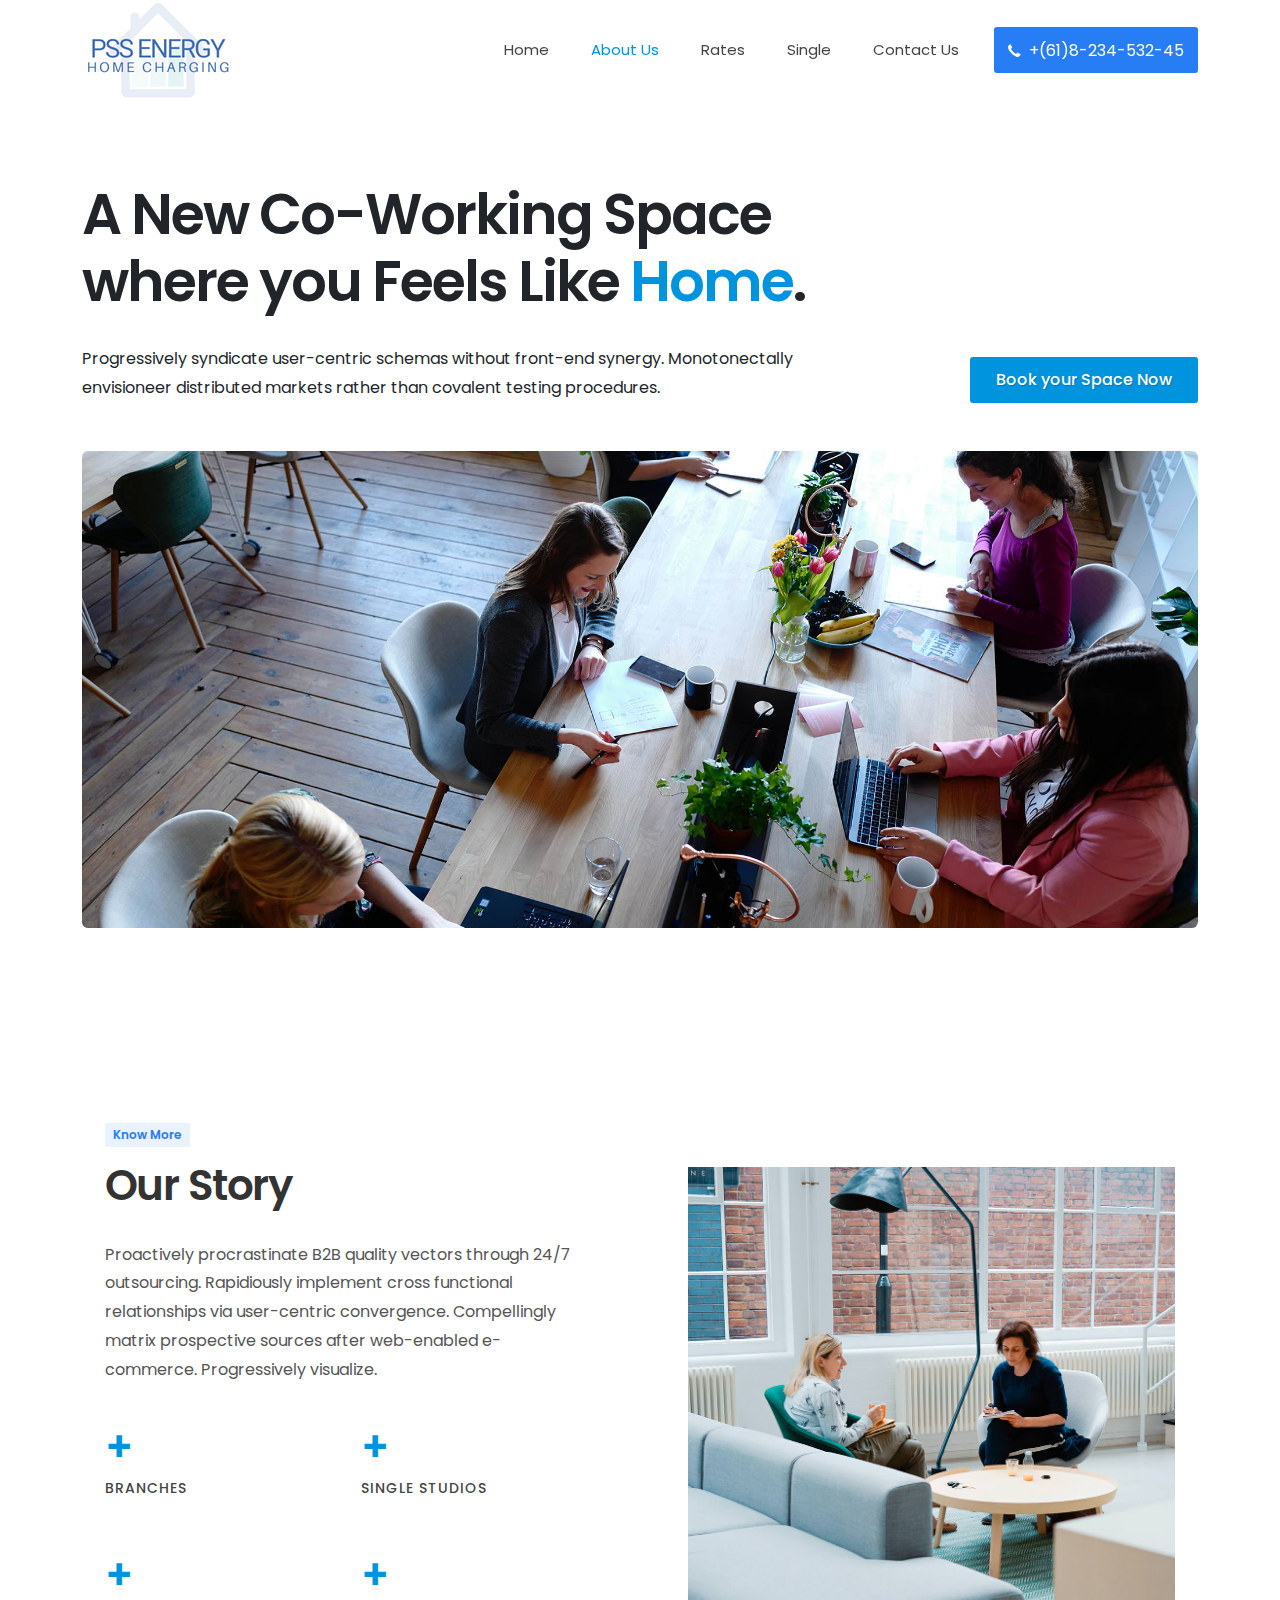
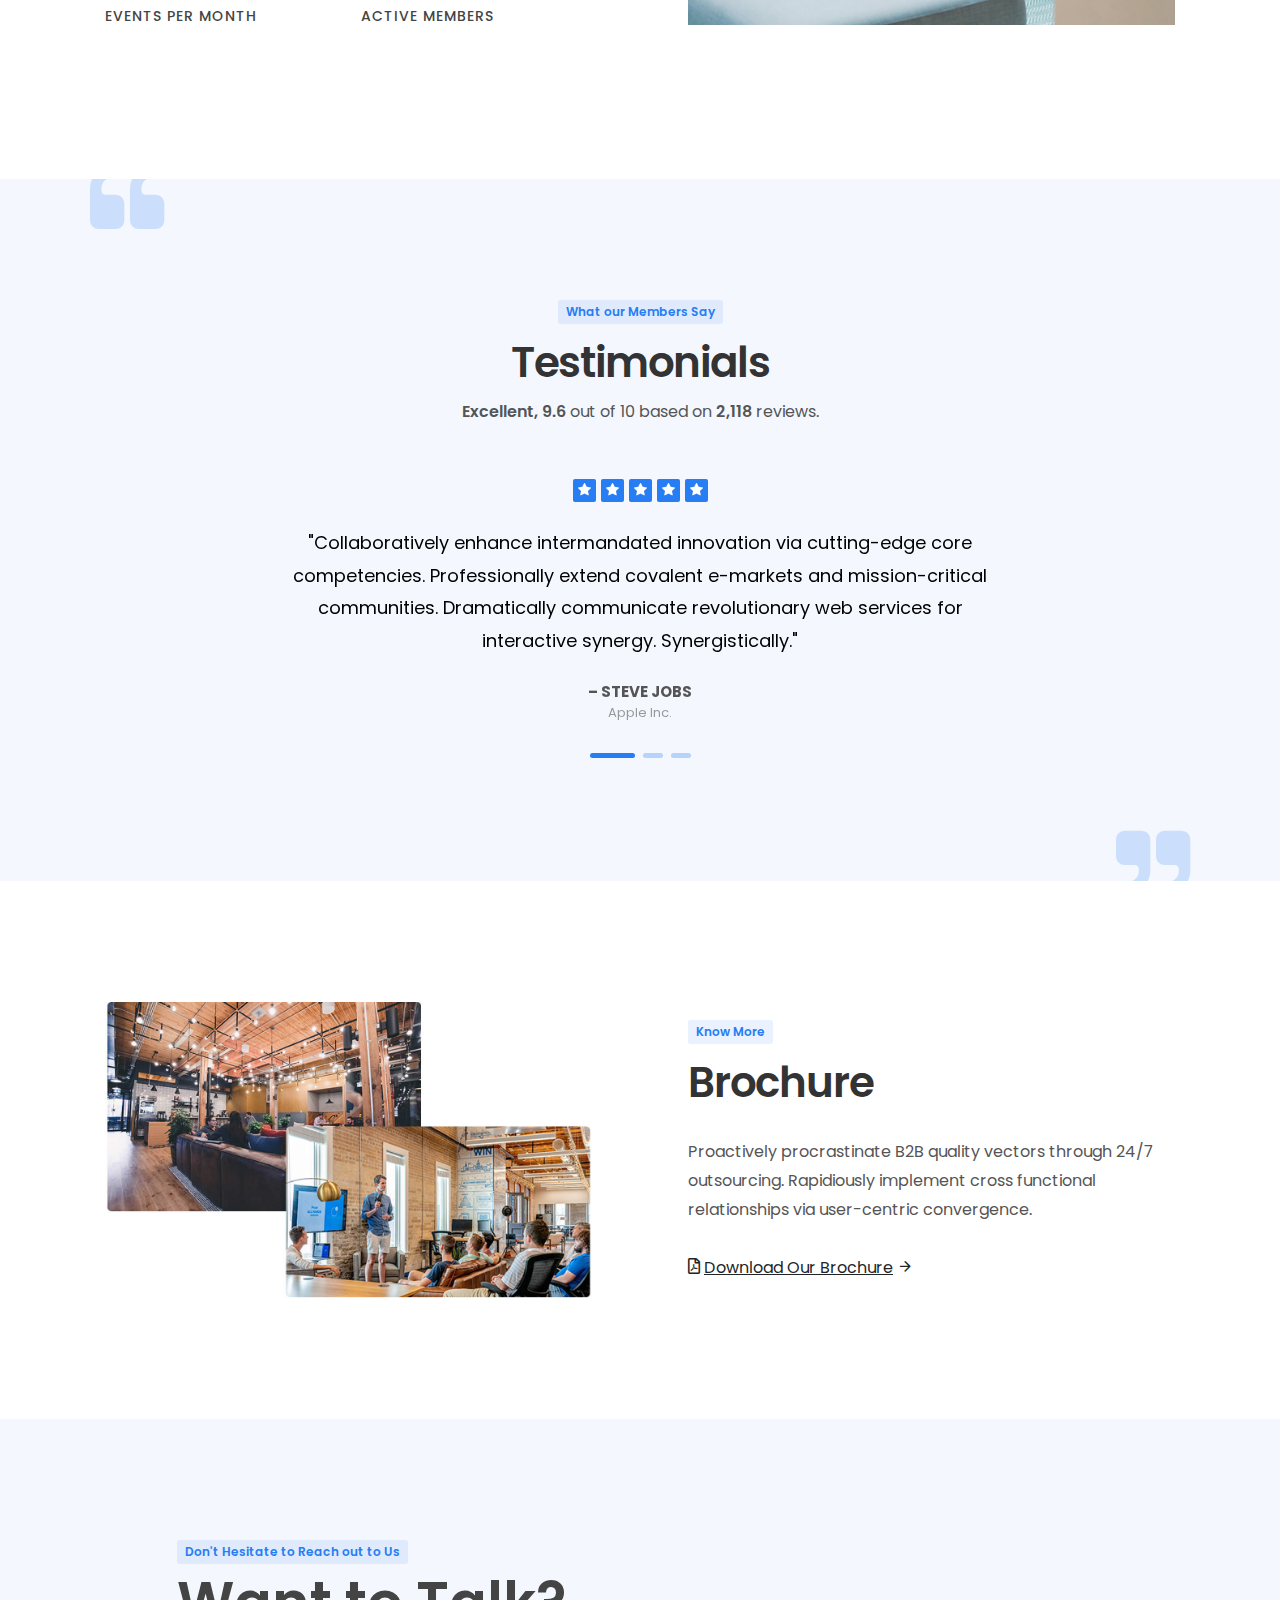
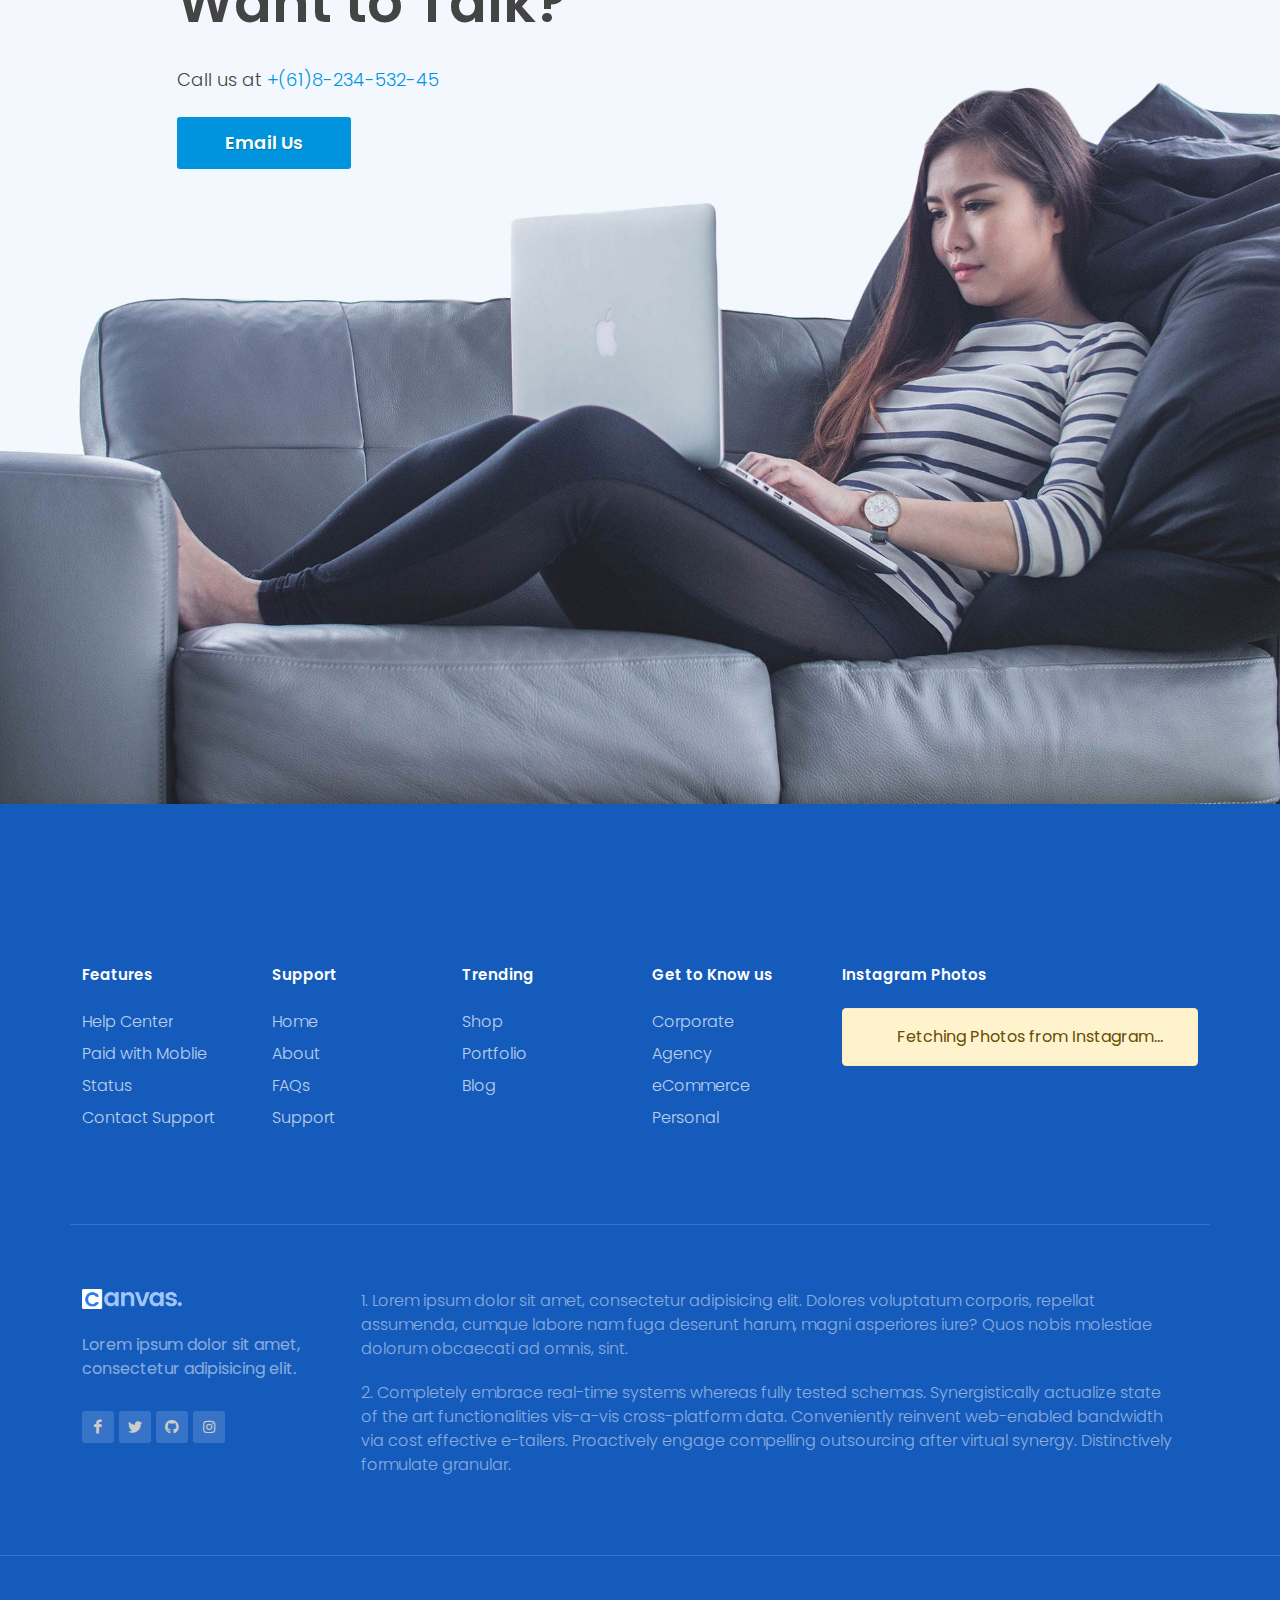
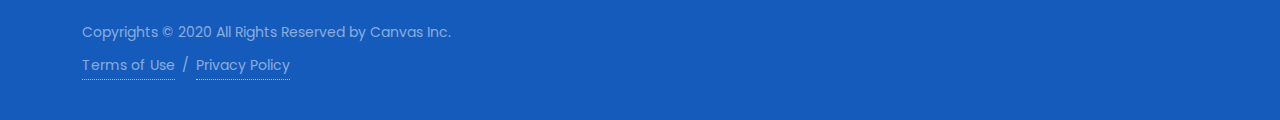
==== about.html @ a6efafcd "file names changed" ====
<!DOCTYPE html>
<html dir="ltr" lang="en-US">
<head>

	<meta http-equiv="content-type" content="text/html; charset=utf-8" />
	<meta name="author" content="SemiColonWeb" />

	<!-- Stylesheets
	============================================= -->
	<link href="https://fonts.googleapis.com/css?family=Poppins:300,400,400i,500,600,700&display=swap" rel="stylesheet" type="text/css" />
	<link rel="stylesheet" href="css/bootstrap.css" type="text/css" />
	<link rel="stylesheet" href="style.css" type="text/css" />
	<link rel="stylesheet" href="css/dark.css" type="text/css" />

	<link rel="stylesheet" href="css/font-icons.css" type="text/css" />
	<link rel="stylesheet" href="css/animate.css" type="text/css" />
	<link rel="stylesheet" href="css/magnific-popup.css" type="text/css" />

	<link rel="stylesheet" href="css/custom.css" type="text/css" />
	<meta name="viewport" content="width=device-width, initial-scale=1" />

	<!-- Workspace Demo Specific Stylesheet -->
	<link rel="stylesheet" href="css/colors.php?color=267DF4" type="text/css" /> <!-- Theme Color -->
	<link rel="stylesheet" href="demos/coworking/css/fonts.css" type="text/css" /> <!-- Theme Font -->
	<link rel="stylesheet" href="demos/coworking/coworking.css" type="text/css" /> <!-- Theme CSS -->
	<!-- / -->

	<!-- Document Title
	============================================= -->
	<title>About Us - Coworking | Canvas</title>

</head>

<body class="stretched">

	<!-- Document Wrapper
	============================================= -->
	<div id="wrapper" class="clearfix">

		<!-- Header
		============================================= -->
		<header id="header" class="border-bottom-0" data-sticky-shrink="false">
			<div id="header-wrap">
				<div class="container">
					<div class="header-row">

						<!-- Logo
						============================================= -->
						<div id="logo">
							<a href="index.html" class="standard-logo" data-sticky-logo="demos/coworking/images/logo-sticky.png"><img src="demos/coworking/images/logo.png" alt="Canvas Logo"></a>
							<a href="index.html" class="retina-logo" data-sticky-logo="demos/coworking/images/logo-sticky@2x.png"><img src="demos/coworking/images/logo@2x.png" alt="Canvas Logo"></a>
						</div><!-- #logo end -->

						<div class="header-misc">
							<a class="top-phone" href="tel:+618-234-532-45"><i class="icon-call"></i> <span class="d-none d-md-inline-block">+(61)8-234-532-45</span></a>
						</div>

						<div id="primary-menu-trigger">
							<svg class="svg-trigger" viewBox="0 0 100 100"><path d="m 30,33 h 40 c 3.722839,0 7.5,3.126468 7.5,8.578427 0,5.451959 -2.727029,8.421573 -7.5,8.421573 h -20"></path><path d="m 30,50 h 40"></path><path d="m 70,67 h -40 c 0,0 -7.5,-0.802118 -7.5,-8.365747 0,-7.563629 7.5,-8.634253 7.5,-8.634253 h 20"></path></svg>
						</div>

						<!-- Primary Navigation
						============================================= -->
						<nav class="primary-menu">

							<ul class="menu-container">
								<li class="menu-item"><a class="menu-link" href="demo-coworking.html"><div>Home</div></a></li>
								<li class="menu-item current"><a class="menu-link" href="demo-coworking-about.html"><div>About Us</div></a></li>
								<li class="menu-item"><a class="menu-link" href="demo-coworking-price.html"><div>Rates</div></a></li>
								<li class="menu-item"><a class="menu-link" href="demo-coworking-single.html"><div>Single</div></a></li>
								<li class="menu-item"><a class="menu-link" href="demo-coworking-contact.html"><div>Contact Us</div></a></li>
							</ul>

						</nav><!-- #primary-menu end -->

					</div>
				</div>
			</div>
			<div class="header-wrap-clone"></div>
		</header><!-- #header end -->

		<!-- Content
		============================================= -->
		<section id="content">
			<div class="content-wrap pb-0">

				<div class="container">
					<div class="row justify-content-between align-items-end">
						<div class="col-md-8">
							<h2 class="display-4 text-dark fw-semibold ls--2">A New Co-Working Space where you Feels Like <span>Home</span>.</h2>
							<p class="text-dark mb-0">Progressively syndicate user-centric schemas without front-end synergy. Monotonectally envisioneer distributed markets rather than covalent testing procedures.</p>
						</div>
						<div class="col-md-3 text-md-end">
							<a href="demo-coworking-price.html" class="button button-rounded button-large m-0 center fw-medium nott ls0 fw-normal">Book your Space Now</a>
						</div>
					</div>

					<img src="demos/coworking/images/about/hero.jpg" alt="Image" class="rounded-4 my-5">

					<div class="row topmargin bottommargin gutter-lg-50 align-items-center">
						<div class="col-lg-6 p-lg-5">
							<div class="heading-block border-bottom-0 mb-0">
								<div class="before-heading">Know More</div>
								<h2 class="nott fw-semibold mb-4">Our Story</h2>
								<p>Proactively procrastinate B2B quality vectors through 24/7 outsourcing. Rapidiously implement cross functional relationships via user-centric convergence. Compellingly matrix prospective sources after web-enabled e-commerce. Progressively visualize.</p>
								<div class="row">
									<div class="col-6 col-sm-6 mb-4">
										<div class="counter color fw-semibold"><span data-from="1" data-to="3" data-refresh-interval="2" data-speed="600"></span>+</div>
										<h5 class="mt-0 fw-medium">Branches</h5>
									</div>

									<div class="col-6 col-sm-6 mb-4">
										<div class="counter color fw-semibold"><span data-from="1" data-to="37" data-refresh-interval="11" data-speed="900"></span>+</div>
										<h5 class="mt-0 fw-medium">Single Studios</h5>
									</div>

									<div class="col-6 col-sm-6 mb-4">
										<div class="counter color fw-semibold"><span data-from="1" data-to="21" data-refresh-interval="3" data-speed="1000"></span>+</div>
										<h5 class="mt-0 fw-medium">Events per Month</h5>
									</div>

									<div class="col-6 col-sm-6 mb-4">
										<div class="counter color fw-semibold"><span data-from="100" data-to="4500" data-refresh-interval="100" data-speed="1500"></span>+</div>
										<h5 class="mt-0 fw-medium">Active Members</h5>
									</div>
								</div>
							</div>
						</div>
						<div class="col-lg-6 p-lg-5">
							<img src="demos/coworking/images/about/1.jpg" alt="Image">
						</div>
					</div>
				</div>

				<div class="section p-0 testimonials clearfix">
					<div class="container" style="padding: 120px 0">
						<div class="heading-block border-bottom-0 center">
							<div class="before-heading">What our Members Say</div>
							<h2 class="nott fw-semibold">Testimonials</h2>
							<p class="mb-0 mt-1"><span class="fw-semibold">Excellent, 9.6</span> out of 10 based on <span class="fw-semibold">2,118</span> reviews. </p>
						</div>

						<div id="testimonials-carousel" class="owl-carousel carousel-widget testimonial testimonial-full bg-transparent border-0 shadow-none p-0 mx-auto text-start clearfix" data-animate-in="fadeIn" data-animate-out="fadeOut" data-margin="24" data-nav="false" data-pagi="true" data-items="1" style="max-width: 740px">
							<div class="slide">
								<div class="testi-content">
									<div class="testi-stars mb-4">
										<i class="icon-star3"></i>
										<i class="icon-star3"></i>
										<i class="icon-star3"></i>
										<i class="icon-star3"></i>
										<i class="icon-star3"></i>
									</div>
									<p>Collaboratively enhance intermandated innovation via cutting-edge core competencies. Professionally extend covalent e-markets and mission-critical communities. Dramatically communicate revolutionary web services for interactive synergy. Synergistically.</p>
									<div class="testi-meta mt-4">
										Steve Jobs
										<span class="ls0">Apple Inc.</span>
									</div>
								</div>
							</div>
							<div class="slide">
								<div class="testi-content">
									<div class="testi-stars mb-4">
										<i class="icon-star3"></i>
										<i class="icon-star3"></i>
										<i class="icon-star3"></i>
										<i class="icon-star3"></i>
										<i class="icon-star-half2"></i>
									</div>
									<p>Intrinsicly synergize excellent content whereas user friendly action items. Rapidiously transition multimedia based information after top-line alignments. Authoritatively integrate accurate outsourcing vis-a-vis principle-centered systems energistically</p>
									<div class="testi-meta mt-4">
										Collis Ta'eed
										<span class="ls0">Envato Inc.</span>
									</div>
								</div>
							</div>
							<div class="slide">
								<div class="testi-content">
									<div class="testi-stars mb-4">
										<i class="icon-star3"></i>
										<i class="icon-star3"></i>
										<i class="icon-star3"></i>
										<i class="icon-star3"></i>
									</div>
									<p>Compellingly engage multimedia based niche markets via value-added manufactured products. Competently formulate goal-oriented content for installed base users. Uniquely leverage other's granular ROI without 24/365 collaboration and idea-sharing.</p>
									<div class="testi-meta mt-4">
										John Doe
										<span class="ls0">XYZ Inc.</span>
									</div>
								</div>
							</div>
						</div>
					</div>

				</div>

				<div class="container">

					<div class="row flex-row-reverse mb-5 gutter-lg-50 align-items-center">
						<div class="col-lg-6 p-lg-5">
							<div class="heading-block border-bottom-0 mb-0">
								<div class="before-heading">Know More</div>
								<h2 class="nott fw-semibold mb-4">Brochure</h2>
								<p>Proactively procrastinate B2B quality vectors through 24/7 outsourcing. Rapidiously implement cross functional relationships via user-centric convergence.</p>
								<a href="#" class="text-dark"><i class="icon-file-pdf1"></i> <u>Download Our Brochure</u> <i class="icon-line-arrow-right"></i></a>
							</div>
						</div>
						<div class="col-lg-6 p-lg-5">
							<img src="demos/coworking/images/about/2.jpg" alt="Image">
						</div>
					</div>

				</div>

				<div class="section mb-0 pb-0 bg-theme-light clearfix" style="padding-top: 120px;">
					<div class="container">
						<div class="row">
							<div class="col-md-8 offset-1">
								<div class="before-heading">Don't Hesitate to Reach out to Us</div>
								<h2 class="nott fw-semibold display-4">Want to Talk?</h2>
								<h4 class="fw-light mb-4">Call us at <a href="tel:+(61)8-234-532-45">+(61)8-234-532-45</a></h4>
								<a href="mailto:noreply@canvas.com" class="button button-rounded button-xlarge m-0 nott fw-semibold ls0 px-5">Email Us</a>
							</div>
						</div>
					</div>
					<img src="demos/coworking/images/footer-bg.jpg" alt="Footer Image" class="footer-img">
				</div>

			</div>
		</section><!-- #content end -->

		<!-- Footer
		============================================= -->
		<footer id="footer" class="border-0" style="background-color: #155BBC; padding-top: 80px">

			<div class="container">

				<!-- Footer Widgets
				============================================= -->
				<div class="footer-widgets-wrap dark pb-5 clearfix">

					<div class="row">

						<div class="col-lg-2 col-md-2 col-6">
							<div class="widget clearfix">

								<h4 class="ls0 mb-4 nott text-white">Features</h4>

								<ul class="list-unstyled ms-0">
									<li class="mb-2"><a href="#">Help Center</a></li>
									<li class="mb-2"><a href="#">Paid with Moblie</a></li>
									<li class="mb-2"><a href="#">Status</a></li>
									<li class="mb-2"><a href="#">Contact Support</a></li>
								</ul>

							</div>
						</div>
						<div class="col-lg-2 col-md-2 col-6">
							<div class="widget clearfix">

								<h4 class="ls0 mb-4 nott text-white">Support</h4>

								<ul class="list-unstyled ms-0">
									<li class="mb-2"><a href="#">Home</a></li>
									<li class="mb-2"><a href="#">About</a></li>
									<li class="mb-2"><a href="#">FAQs</a></li>
									<li class="mb-2"><a href="#">Support</a></li>
								</ul>

							</div>
						</div>
						<div class="col-lg-2 col-md-2 col-6">
							<div class="widget clearfix">

								<h4 class="ls0 mb-4 nott text-white">Trending</h4>

								<ul class="list-unstyled ms-0">
									<li class="mb-2"><a href="#">Shop</a></li>
									<li class="mb-2"><a href="#">Portfolio</a></li>
									<li class="mb-2"><a href="#">Blog</a></li>
								</ul>

							</div>
						</div>
						<div class="col-lg-2 col-md-2 col-6">
							<div class="widget clearfix">

								<h4 class="ls0 mb-4 nott text-white">Get to Know us</h4>

								<ul class="list-unstyled ms-0">
									<li class="mb-2"><a href="#">Corporate</a></li>
									<li class="mb-2"><a href="#">Agency</a></li>
									<li class="mb-2"><a href="#">eCommerce</a></li>
									<li class="mb-2"><a href="#">Personal</a></li>
								</ul>

							</div>
						</div>

						<div class="col-lg-4 col-md-4">
							<div id="instagram" class="widget clearfix">

								<h4 class="ls0 mb-4 nott text-white">Instagram Photos</h4>
								<div id="instagram-photos" class="instagram-photos masonry-thumbs grid-5" data-user="blog.canvastemplate" data-count="10"></div>

							</div>
						</div>

						<div class="line"></div>

						<div class="row">
							<div class="col-sm-3">
								<a href="index.html"><img src="demos/coworking/images/logo-footer.png" alt="Logo Footer" class="mb-4" height="20"></a>
								<p class="text-white-50">Lorem ipsum dolor sit amet, consectetur adipisicing elit.</p>
								<a href="#" class="social-icon si-small si-light si-facebook" title="Facebook">
									<i class="icon-facebook"></i>
									<i class="icon-facebook"></i>
								</a>
								<a href="#" class="social-icon si-small si-light si-twitter" title="Twitter">
									<i class="icon-twitter"></i>
									<i class="icon-twitter"></i>
								</a>
								<a href="#" class="social-icon si-small si-light si-github" title="Github">
									<i class="icon-github"></i>
									<i class="icon-github"></i>
								</a>
								<a href="#" class="social-icon si-small si-light si-instagram" title="instagram">
									<i class="icon-instagram"></i>
									<i class="icon-instagram"></i>
								</a>
							</div>
							<div class="col-sm-9">
								<ul class="list-numbers">
									<li class="text-white-50 fw-light">Lorem ipsum dolor sit amet, consectetur adipisicing elit. Dolores voluptatum corporis, repellat assumenda, cumque labore nam fuga deserunt harum, magni asperiores iure? Quos nobis molestiae dolorum obcaecati ad omnis, sint.</li>
									<li class="text-white-50 fw-light mb-0">Completely embrace real-time systems whereas fully tested schemas. Synergistically actualize state of the art functionalities vis-a-vis cross-platform data. Conveniently reinvent web-enabled bandwidth via cost effective e-tailers. Proactively engage compelling outsourcing after virtual synergy. Distinctively formulate granular.
									</li>
								</ul>
							</div>
						</div>

					</div>

				</div>

			</div>

			<!-- Copyrights
			============================================= -->
			<div id="copyrights" class="bg-transparent dark pt-0">

				<div class="line mt-0"></div>

				<div class="container clearfix">

					<div class="row">
						<div class="col-12">
							<p class="mb-2 text-white-50">Copyrights &copy; 2020 All Rights Reserved by Canvas Inc.</p>
							<div class="copyright-links text-white-50"><a href="#" class="text-white-50">Terms of Use</a> / <a href="#" class="text-white-50">Privacy Policy</a></div>
						</div>
					</div>

				</div>

			</div><!-- #copyrights end -->

		</footer><!-- #footer end -->

	</div><!-- #wrapper end -->

	<!-- Go To Top
	============================================= -->
	<div id="gotoTop" class="icon-angle-up"></div>

	<!-- JavaScripts
	============================================= -->
	<script src="js/jquery.js"></script>
	<script src="js/plugins.min.js"></script>

	<!-- Footer Scripts
	============================================= -->
	<script src="js/functions.js"></script>

</body>
</html>
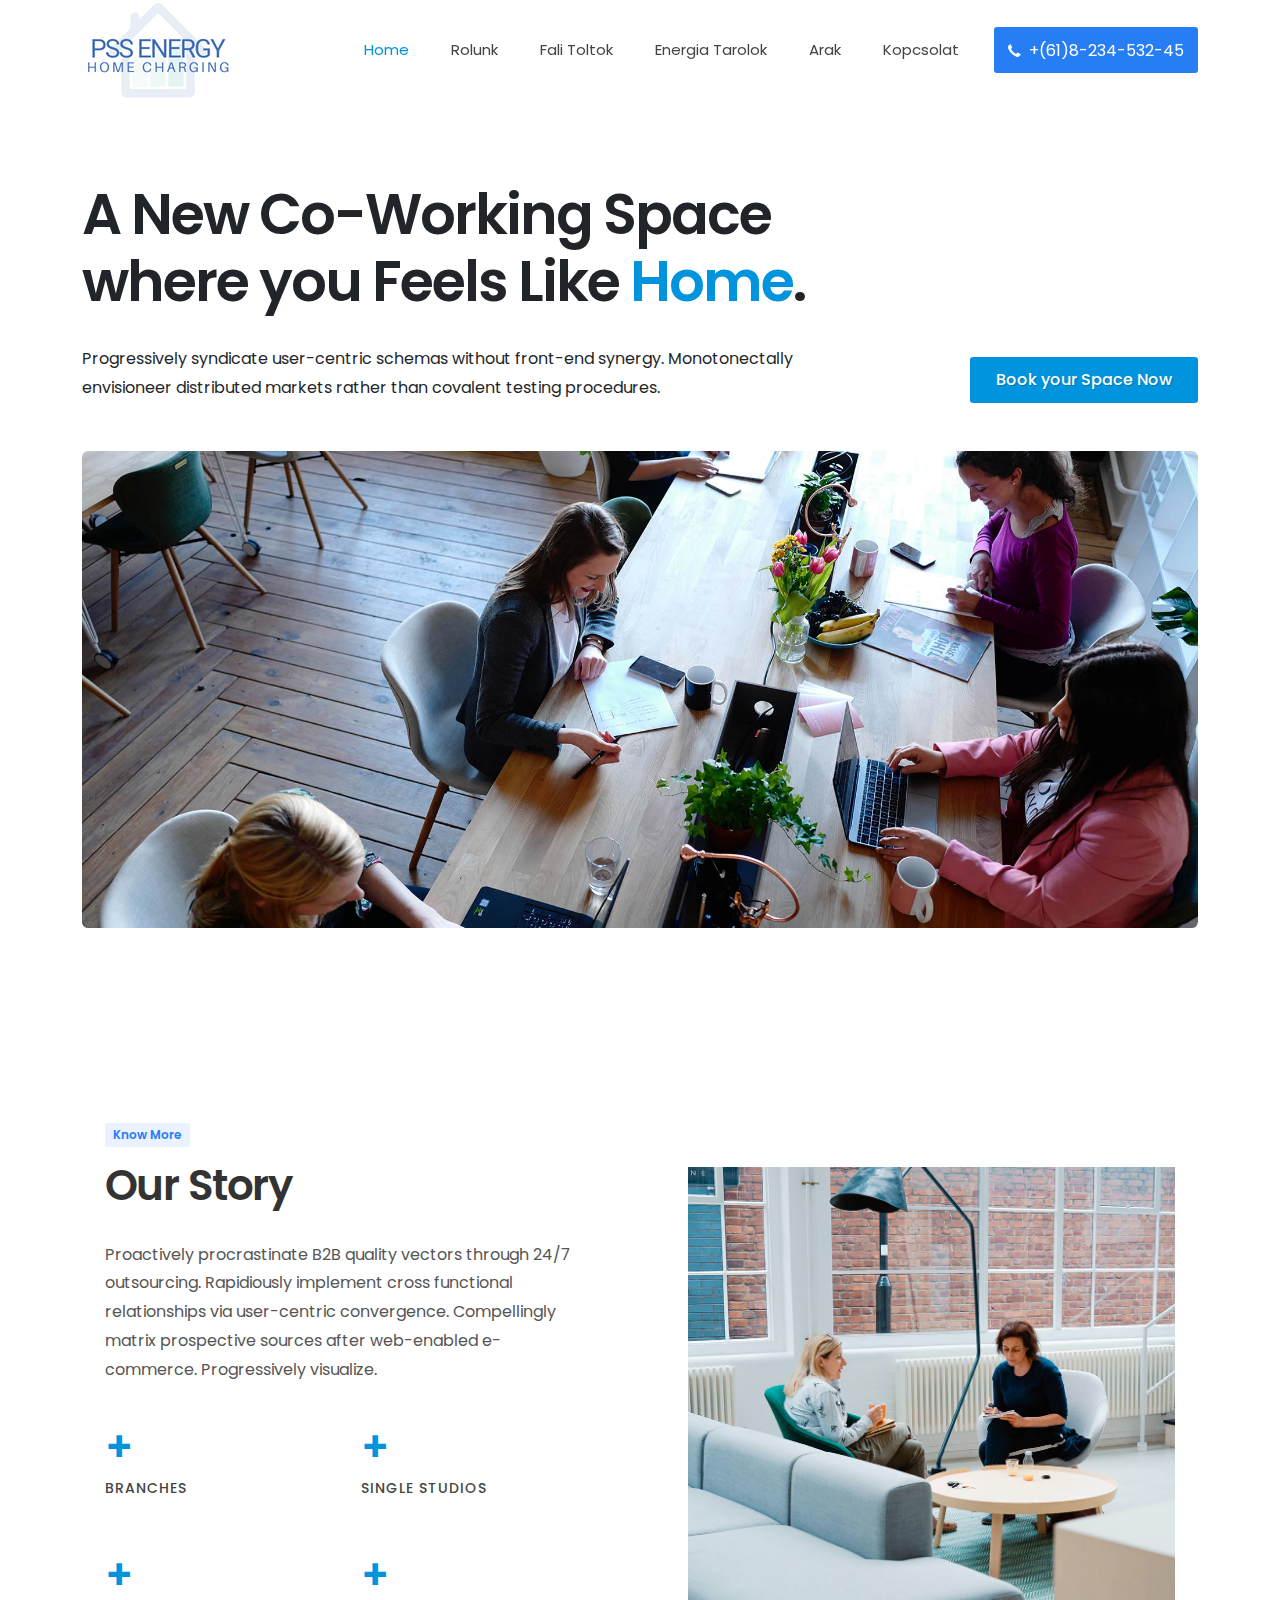
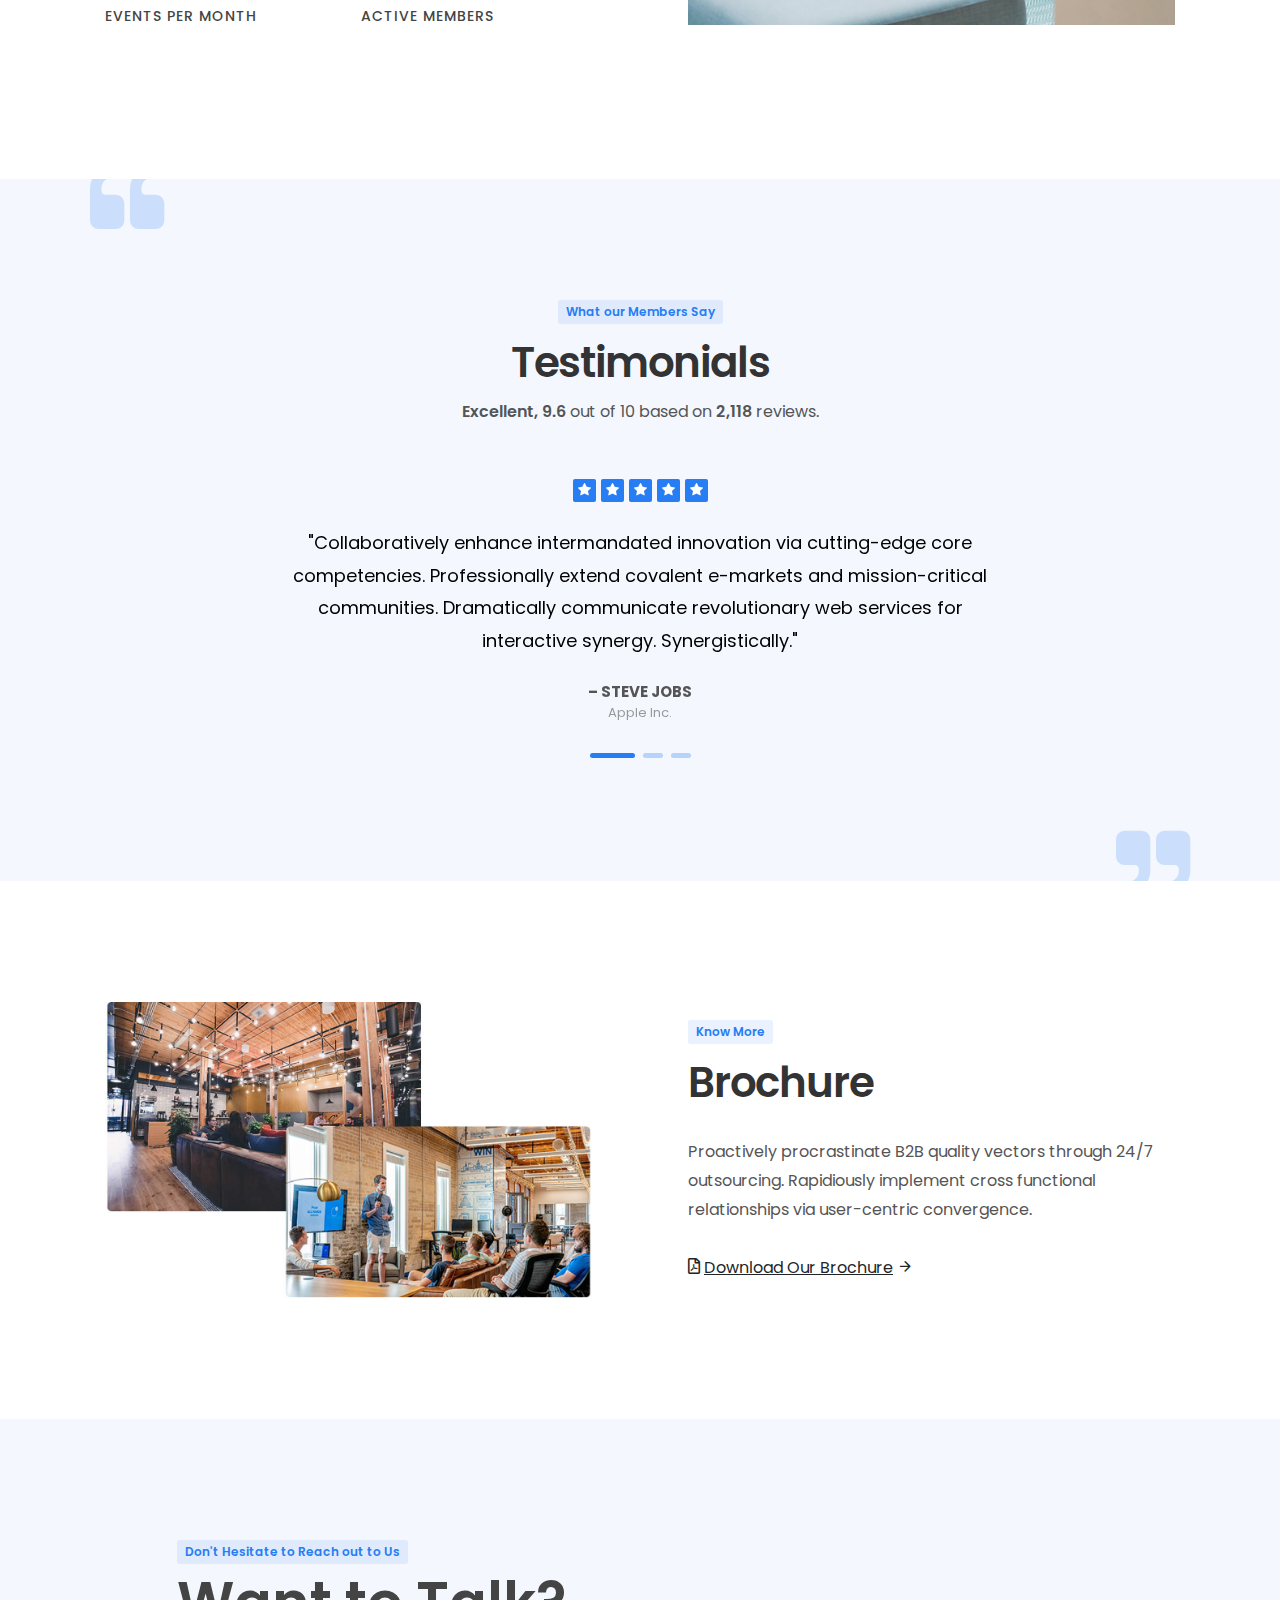
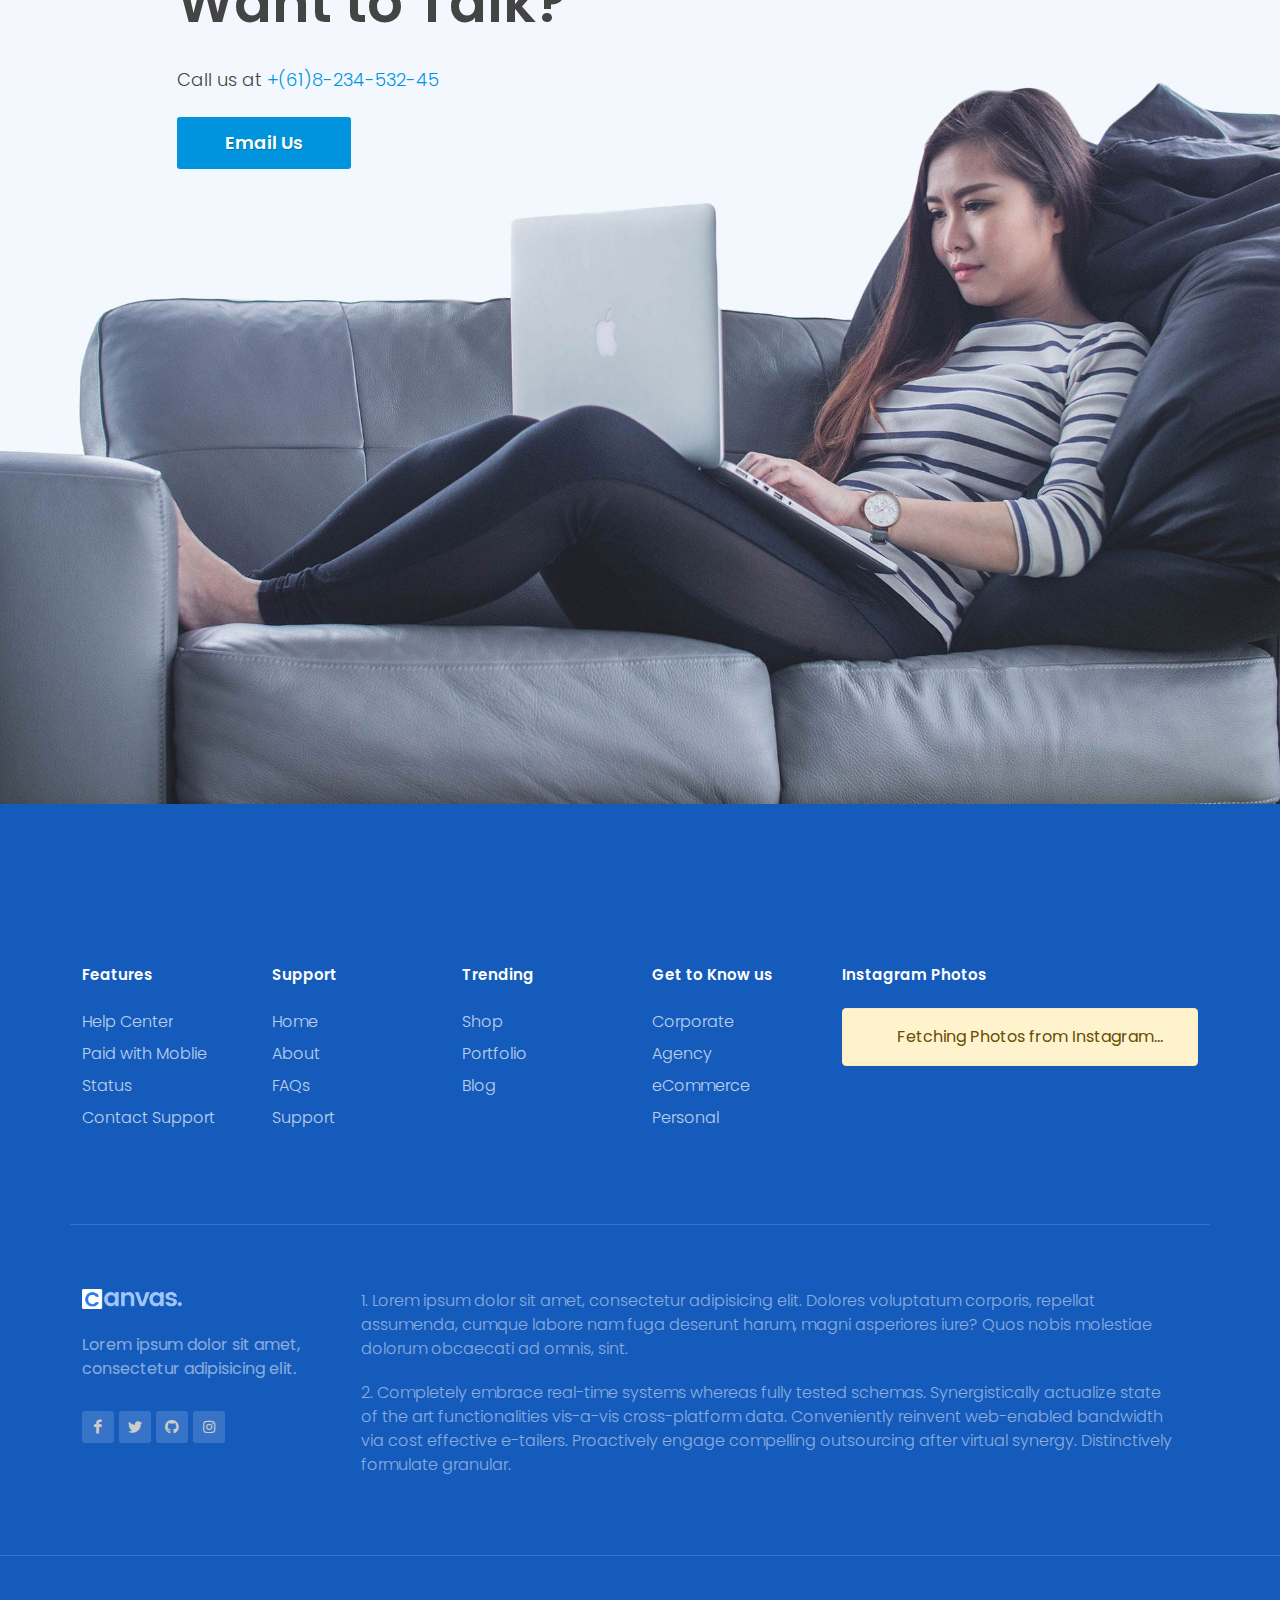
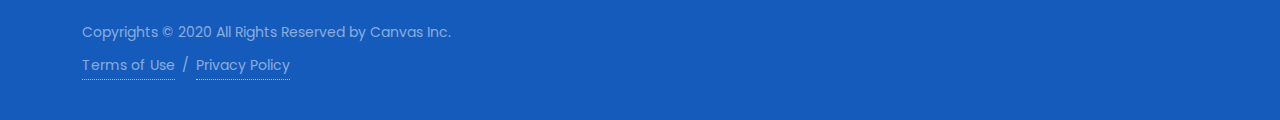
==== commit bca7adee: "new menu address" ====
--- a/about.html
+++ b/about.html
@@ -64,11 +64,12 @@
 						<nav class="primary-menu">
 
 							<ul class="menu-container">
-								<li class="menu-item"><a class="menu-link" href="demo-coworking.html"><div>Home</div></a></li>
-								<li class="menu-item current"><a class="menu-link" href="demo-coworking-about.html"><div>About Us</div></a></li>
-								<li class="menu-item"><a class="menu-link" href="demo-coworking-price.html"><div>Rates</div></a></li>
-								<li class="menu-item"><a class="menu-link" href="demo-coworking-single.html"><div>Single</div></a></li>
-								<li class="menu-item"><a class="menu-link" href="demo-coworking-contact.html"><div>Contact Us</div></a></li>
+								<li class="menu-item current"><a class="menu-link" href="index.html"><div>Home</div></a></li>
+								<li class="menu-item"><a class="menu-link" href="about.html"><div>Rolunk</div></a></li>
+								<li class="menu-item"><a class="menu-link" href="single.html"><div>Fali Toltok</div></a></li>
+								<li class="menu-item"><a class="menu-link" href="single.html"><div>Energia tarolok</div></a></li>
+								<li class="menu-item"><a class="menu-link" href="price.html"><div>Arak</div></a></li>
+								<li class="menu-item"><a class="menu-link" href="contact.html"><div>Kopcsolat</div></a></li>
 							</ul>
 
 						</nav><!-- #primary-menu end -->
